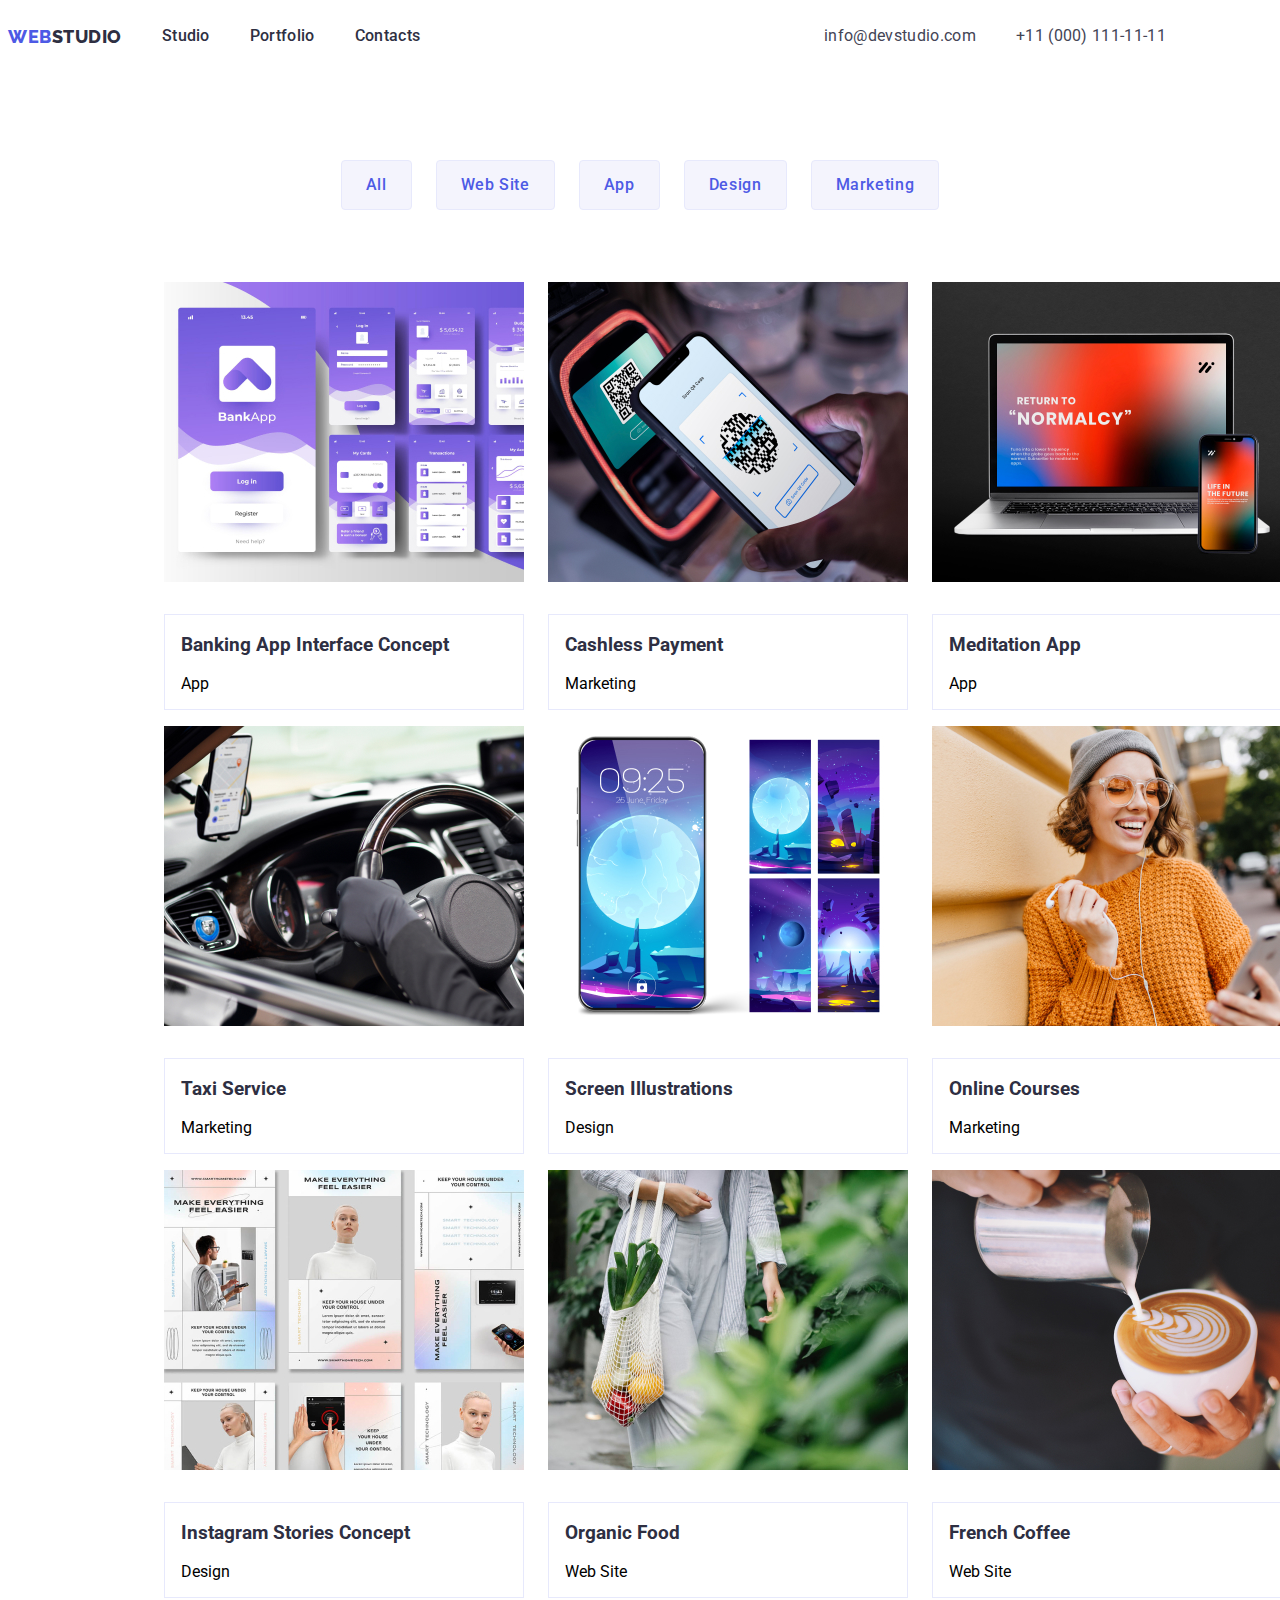
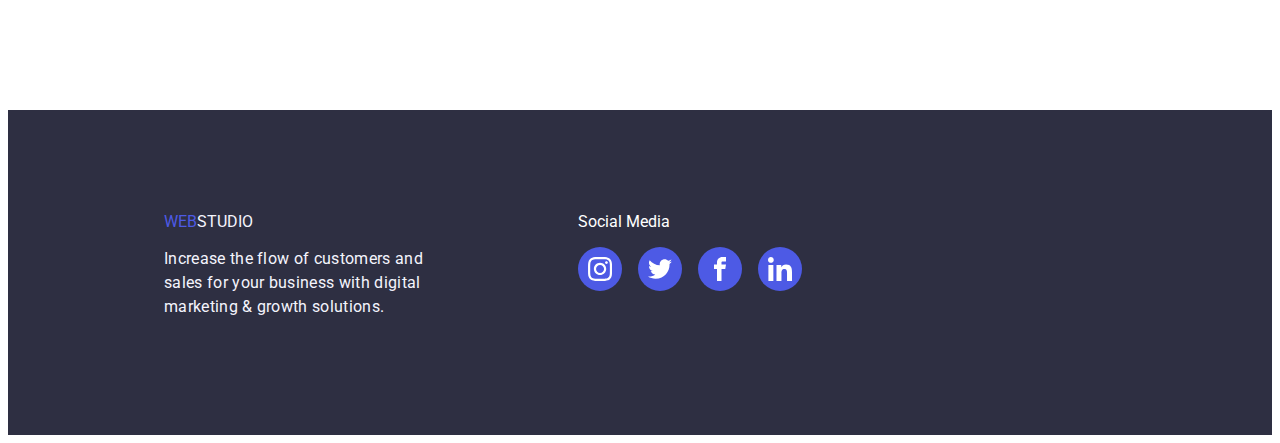
==== portfolio.html @ 280bedb3 "Initial commit" ====
<!DOCTYPE html>
<html lang="en">
<head>
    <meta charset="UTF-8">
    <meta name="viewport" content="width=device-width, initial-scale=1.0">
    <title>portfolio</title>
    <link rel="preconnect" href="https://fonts.googleapis.com">
    <link rel="preconnect" href="https://fonts.gstatic.com" crossorigin>
    <link href="https://fonts.googleapis.com/css2?family=Raleway:wght@800&family=Roboto:wght@400;500;700;900&display=swap" rel="stylesheet">
    <link href="https://cdnjs.cloudflare.com/ajax/libs/modern-normalize/2.0.0/modern-normalize.min.css">
    <link rel="stylesheet" href="./css/styles.css"/>
</head>
<body>
    
    <!--nav section-->
    <header class="container d-flex">
        <div class="d-flex">
            <a href="#" class="logo"><span>WEB</span>STUDIO</a>
            <nav>       
                <ul class="menu-links">
                    <li>
                        <a href="#">Studio</a>
                    </li>
                    <li>
                        <a href="#">Portfolio</a>
                    </li>            
                    <li>
                        <a href="#">Contacts</a>
                    </li>
                </ul>
            </nav> 
        </div>
            <ul class="contact-details">
                <li>
                    <a href="mailto:info@devstudio.com">info@devstudio.com</a>
                </li>
                <li>
                    <a href="tel:+110001111111">+11 (000) 111-11-11</a>
                </li>
            </ul>
    </header>
    
    <!--filter-buttons-->   
    <main>
        <section class="projects">
            <div class="filter-list">
                <button class="filter">All</button>
                <button class="filter">Web Site</button>
                <button class="filter">App</button>
                <button class="filter">Design</button>
                <button class="filter">Marketing</button>
            </div>
    
    <!--project-cards-->
            <div class="proj-cards"> 
                <ul class="card-list">
                    <li>
                        <img src="images/img.jpg" alt="app features" width="360" height="300"/>
                        <div class="caption">
                            <h3>Banking App Interface Concept</h3>
                            <p>App</p>
                        </div>
                    </li>
                    <li>
                        <img src="images/img(1).jpg" alt="cellphone scanning a qr code" width="360" height="300"/>
                        <div class="caption">
                            <h3>Cashless Payment</h3>
                            <p>Marketing</p>
                        </div>
                    </li>
                    <li>
                        <img src="images/img(2).jpg" alt="laptop and cellphone" width="360" height="300"/>
                        <div class="caption">
                            <h3>Meditation App</h3>
                            <p>App</p>
                        </div>
                    </li>
                    <li>
                        <img src="images/img(3).jpg" alt="car steering wheel and dash board" width="360" height="300"/>
                        <div class="caption">
                            <h3>Taxi Service</h3>
                            <p>Marketing</p>
                        </div>
                    </li>
                    <li>
                        <img src="images/img(4).jpg" alt="various moon and night time cellphone wallpaper" width="360" height="300"/>
                        <div class="caption">
                            <h3>Screen Illustrations</h3>
                            <p>Design</p>
                        </div>
                    </li>
                    <li>
                        <img src="images/img(5).jpg" alt="smiling woman wearing a orange sweater" width="360" height="300"/>
                        <div class="caption">
                            <h3>Online Courses</h3>
                            <p>Marketing</p>
                        </div>
                    </li>
                    <li>
                        <img src="images/img(6).jpg" alt="webpages showing a man and a woman" width="360" height="300"/>
                        <div class="caption">
                            <h3>Instagram Stories Concept</h3>
                            <p>Design</p>
                        </div>
                    </li>
                    <li>
                       <img src="images/img(7).jpg" alt="picture of a lower half of a woman carrying a plastic bag of fruits and vegetables" width="360" height="300"/>
                        <div class="caption">
                            <h3>Organic Food</h3>
                            <p>Web Site</p>
                        </div>
                    </li>
                    <li>
                        <img src="images/img(8).jpg" alt="latte art" width="360" height="300"/>
                        <div class="caption">
                            <h3>French Coffee</h3>
                            <p>Web Site</p>
                        </div>
                    </li>
                </ul>
            </div>   
        </section>
    </main>
    
<!--footer section-->
    <footer class="main-footer">
        <div>
        <a href="#" class="logo-footer"><span>WEB</span>STUDIO</a>    
        <p class="footer">Increase the flow of customers and <br>
            sales for your business with digital<br> 
            marketing & growth solutions.</p> 
        </div>
    
        <div class="footer-links">
            <p class="title">Social Media</p>
            <ul>
                <li class="footer-links-icon">
                    <a>
                        <svg width="24" height="24">
                            <use href="./images/icons.svg#instagram-2"></use>
                        </svg>
                    </a>
                </li>
                <li class="footer-links-icon">
                    <a>
                        <svg width="24" height="24">
                            <use href="./images/icons.svg#twitter-1"></use>
                        </svg>
                    </a>
                </li>
                <li class="footer-links-icon">  
                    <a>
                        <svg width="24" height="24">
                            <use href="./images/icons.svg#facebook"></use>
                        </svg>
                    </a>
                </li>
                <li class="footer-links-icon">
                    <a>
                        <svg width="24" height="24">
                            <use href="./images/icons.svg#linkedin-1"></use>
                        </svg>
                    </a>
                </li>
            </ul>
        </div> 
    </footer>
    </body>
</html>
---- css/styles.css ----
:root {
    --IRIS: #4D5AE5;
    --NAVY-BLUE: #2E2F42;
    --CORNFLOWER: #E7E9FC;
    --SLATE: #434455;
    --WHITE: #FFFFFF;
    --CLOUD: #F4F4FD;
    --OCEAN: #404BBF;
    --LIGHT-SLATE: #8E8F99;
}

.container {
    width: 1158px;
    display: flex;
    align-items: center;
    justify-content: space-between;
}

.d-flex {
    display: flex;
    align-items: center;
    justify-content: space-between;
}

.logo {
    color: var(--NAVY-BLUE, #2E2F42);
    font-family: Raleway;
    font-size: 18px;
    font-style: normal;
    font-weight: 800;
    line-height: 21px; 
    letter-spacing: 0.54px;
    text-transform: uppercase;
    text-decoration: none;
}

.logo span {
    color: var(--IRIS, #4D5AE5);
    font-family: Raleway;
    font-size: 18px;
    font-style: normal;
    font-weight: 800;
    line-height: 21px; 
    letter-spacing: 0.54px;
    text-transform: uppercase;
}

.menu-links a {
    color: var(--NAVY-BLUE);
    
    font-family: Roboto;
    font-size: 16px;
    font-style: normal;
    font-weight: 500;
    line-height: 24px; 
    letter-spacing: 0.32px;
    text-decoration: none;
}

.menu-links a:hover,
.menu-links a:focus
{
    color: var(--OCEAN);
}

.menu-links {
    display: flex;
    gap: 40px;
}

li {
    list-style-type: none;
}

.contact-details a {
    color: var(--SLATE, #434455);
    text-decoration: none;

    font-family: Roboto;
    font-size: 16px;
    font-style: normal;
    font-weight: 400;
    line-height: 24px; 
    letter-spacing: 0.32px;
}

.contact-details a:hover,
.contact-details a:focus {
    color: var(--OCEAN);
}

.contact-details {
    display: flex;
    gap: 40px;
}

body {
    font-family: "Roboto";
}

/* hero section start */
.hero {
    text-align: center; 
    margin-bottom: 120px;
    padding: 188px 472px 292px;
    background: linear-gradient(rgba(46, 47, 66, 0.7),rgba(46, 47, 66, 0.7)),url("../images/people-office\ 1.jpg");
    background-repeat: no-repeat;
    background-size: cover;
}

h1 {
    color: var(--WHITE, #FFF);
    text-align: center;
   
    font-family: Roboto;
    font-size: 56px;
    font-style: normal;
    font-weight: 700;
    line-height: 60px; 
    letter-spacing: 1.12px;
}

.button {
    border-radius: 4px;
    background: var(--IRIS, #4D5AE5);
    box-shadow: 0px 4px 4px 0px rgba(0, 0, 0, 0.15);
    color: var(--WHITE);
    padding: 16px 32px;
   
    font-family: Roboto;
    font-size: 16px;
    font-style: normal;
    font-weight: 500;
    line-height: 24px; 
    letter-spacing: 0.64px;
}

.button:hover {
    border-radius: 4px;
    background: var(--OCEAN, #404BBF);
    box-shadow: 0px 4px 4px 0px rgba(0, 0, 0, 0.15);
    color: var(--WHITE)
}
/* end of hero section */ 

/* advantages section start */
h3 {
    color: var(--NAVY-BLUE);
}

.advantages {
    display: flex;
    gap: 24px;
    margin-bottom: 120px;
}

.advantages-icons {
    background-color: var(--CLOUD);
    text-align: center;
    display: flex;
    justify-content: center;
    padding: 24px 100px;
}
/* end of advantages section */

/* works section start */
.works-list {
    display: flex;
    gap: 24px;
    margin-bottom: 120px;
    justify-content: center;
}

h2 {
    color: var(--NAVY-BLUE, #2E2F42);
    text-align: center;
    
    font-family: Roboto;
    font-size: 36px;
    font-style: normal;
    font-weight: 700;
    line-height: 40px; 
    letter-spacing: 0.72px;
    text-transform: capitalize;
}
/* end of works section */

/* team section start */
.team-list {
    display: flex;
    gap: 24px;
    justify-content: center;
}

.team-list li {
    text-align: center;
    
    border-radius: 0px 0px 4px 4px;
    background: var(--WHITE, #FFF);
    box-shadow: 0px 2px 1px 0px rgba(46, 47, 66, 0.08), 0px 1px 1px 0px rgba(46, 47, 66, 0.16), 0px 1px 6px 0px rgba(46, 47, 66, 0.08);
    margin-bottom: 120px;
}

.team-socials {
    display: flex;
    justify-content: space-around;
    padding: 32px 0;
}

.team-socials-icons {
    background-color: var(--IRIS);
    padding: 10px;
    border-radius: 50%;
    fill: var(--CLOUD);
}
/* end of team section */

/* customer section start */
.customers-list {
    display: flex;
    justify-content: center;
    gap: 24px;
}

.clients {
    border-radius: 4px;
    border: 1px solid var(--LIGHT-SLATE, #8E8F99);
    padding: 16px 32px;
}

.clients svg {
    fill: var(--LIGHT-SLATE);
}

.clients:hover,
.clients:focus {
    border-color: var(--IRIS);
}

.clients svg:hover,
.clients svg:focus {
    fill: var(--IRIS)
}
/* end of customer section */

/* footer start */
.main-footer {
    background-color: var(--NAVY-BLUE);
    padding-top: 101.5px;
    padding-bottom: 100px;
    padding-left: 156px;
    margin-top: 120px;
    display: flex;
}

.logo-footer span {
    color: var(--IRIS);
}

.logo-footer {
    color: var(--CLOUD);
    text-decoration: none;   
}

.footer {
    color: var(--CLOUD, #F4F4FD);
   
    font-family: Roboto;
    font-size: 16px;
    font-style: normal;
    font-weight: 400;
    line-height: 24px; 
    letter-spacing: 0.32px;
}

.footer-links ul {
    display: flex;
    align-items: center;
    gap: 16px;
    padding-left: 155px;
}

.footer-links svg {
    fill: var(--WHITE);
    display: flex;
    
}

.footer-links-icon {
    background-color: var(--IRIS);
    border-radius: 50%;
    padding: 10px;
}

.title {
    color: var(--WHITE);
    padding-left: 155px;
    margin-top: 0px;
}
/* end of footer */

/* PORTFOLIO PAGE!!! */

/* filter-buttons start*/
.filter-list {
    text-align: center;
    margin-top: 96px;
    margin-bottom: 72px;
    margin-left: 30px;
    margin-right: 30px;
    display: flex;
    justify-content: center;
    gap: 24px;
}

.filter {
    color: var(--IRIS, #4D5AE5);
    text-align: center;
    padding: 12px 24px;

    border-radius: 4px;
    border: 1px solid var(--CORNFLOWER, #E7E9FC);
    background: var(--CLOUD, #F4F4FD);

    /* Button Text */
    font-family: Roboto;
    font-size: 16px;
    font-style: normal;
    font-weight: 500;
    line-height: 24px;
    letter-spacing: 0.64px;   
}

.filter:hover,
.filter:focus {
    color: var(--WHITE, #FFF);
    text-align: center;
    padding: 12px 24px;

    border-radius: 4px;
    background: var(--OCEAN, #404BBF);
    box-shadow: 0px 2px 2px 0px rgba(0, 0, 0, 0.12), 0px 2px 1px 0px rgba(0, 0, 0, 0.08), 0px 3px 1px 0px rgba(0, 0, 0, 0.10); 
}

/* end of filter buttons */

/* project cards start */
.card-list {
    width: 100%;
    display: flex;
    flex-wrap: wrap;
    gap: 24px;
    margin-bottom: 24px;
    padding-left: 156px;
}

.card-list li img {
    width: 100%;
}

.card-list li {
    width: 30%;

    display: flex;
    width: 360px;
    height: 420px;
    padding-bottom: 0px;
    flex-direction: column;
    align-items: flex-start;
    gap: 32px;
    flex-shrink: 0;
}

.caption {
    border: 1px solid var(--CORNFLOWER, #E7E9FC);
    background: var(--WHITE, #FFF);
    padding: 0px 16px;
    align-self: stretch;
}

.card-list li:hover,
.card-list li:focus {
    border: 1px solid var(--CLOUD, #F4F4FD);
    background: var(--WHITE, #FFF);
    box-shadow: 0px 2px 1px 0px rgba(46, 47, 66, 0.08), 0px 1px 1px 0px rgba(46, 47, 66, 0.16), 0px 1px 6px 0px rgba(46, 47, 66, 0.08);
}
/* end of project cards */
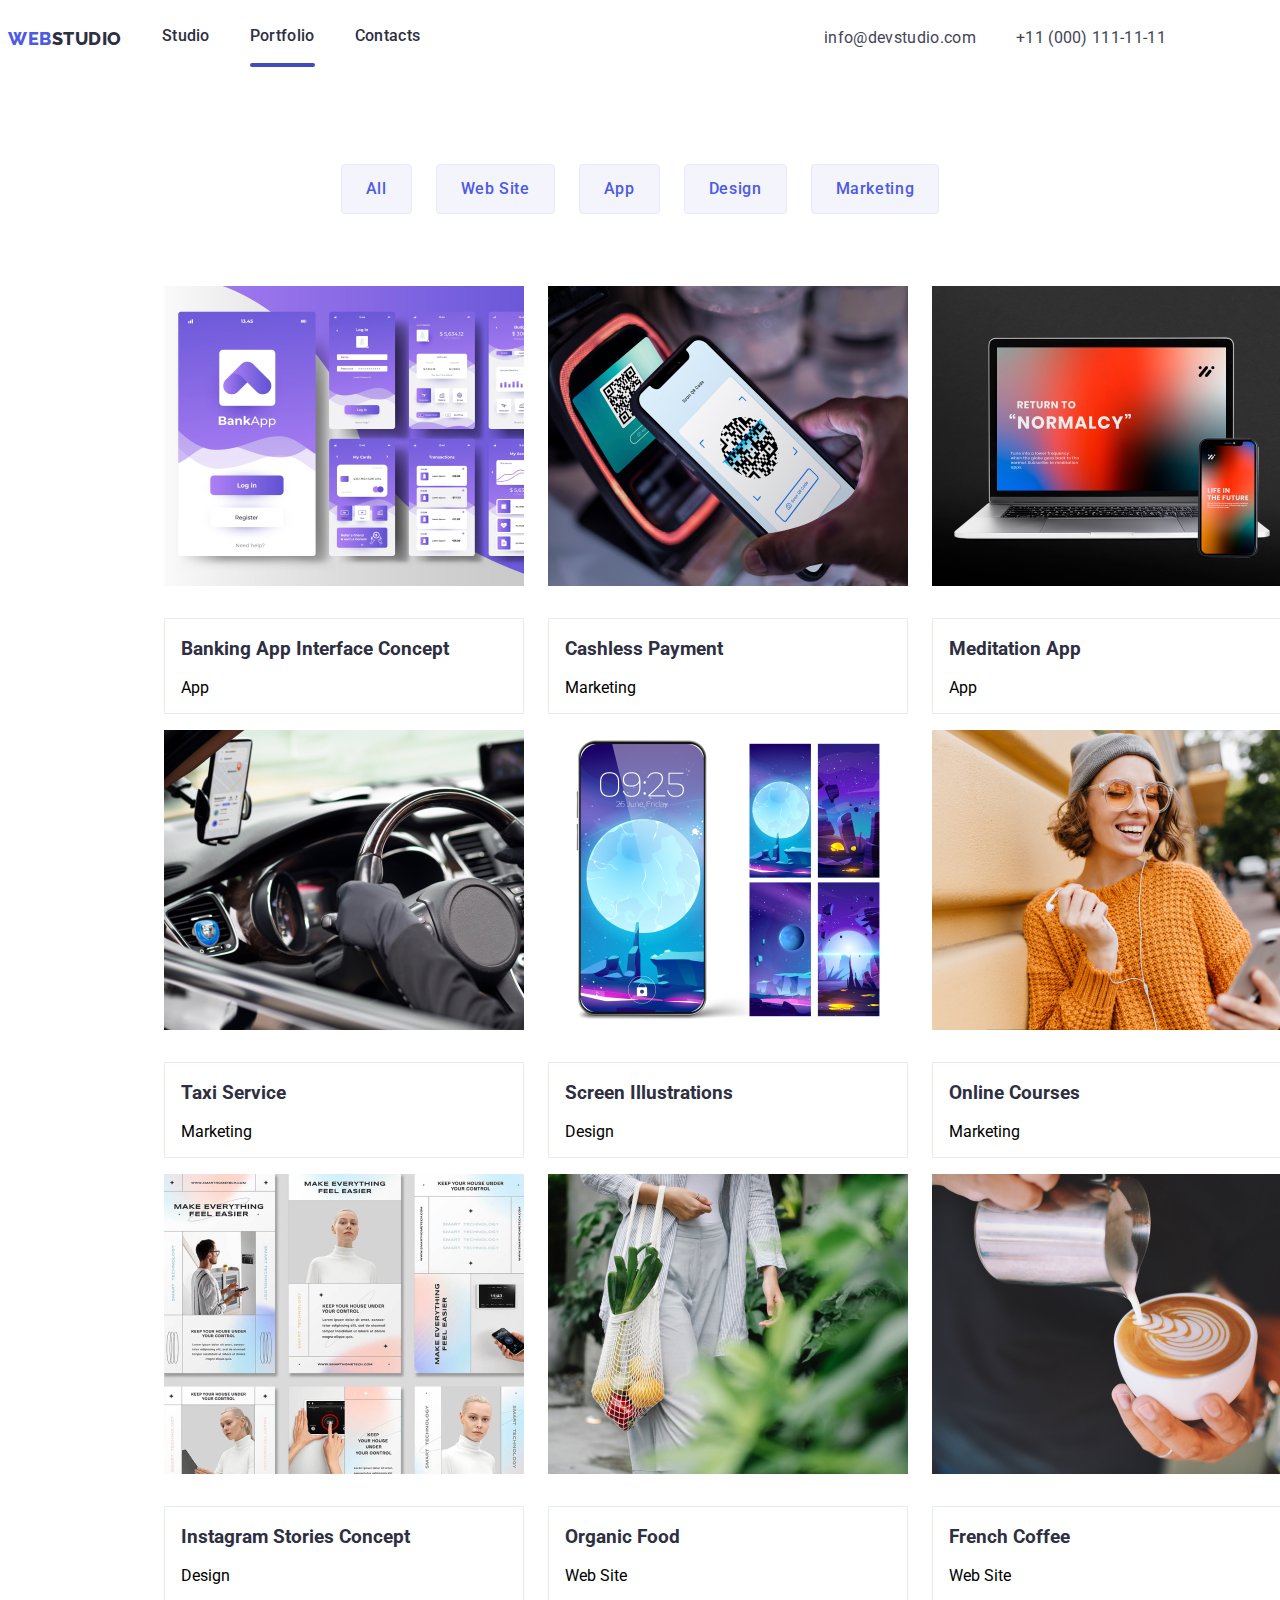
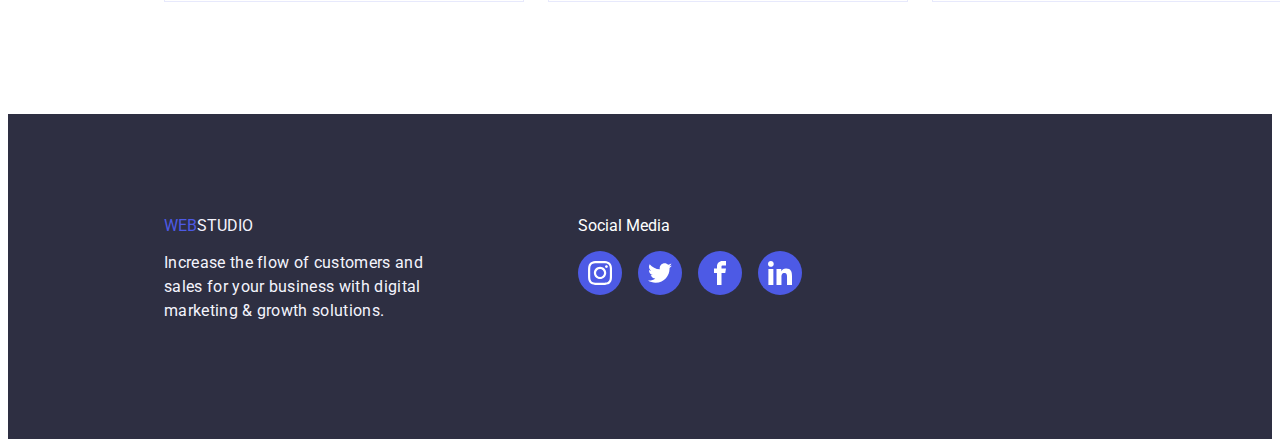
==== commit 125bcd76: "nav-link update" ====
--- a/portfolio.html
+++ b/portfolio.html
@@ -19,13 +19,13 @@
             <nav>       
                 <ul class="menu-links">
                     <li>
-                        <a href="#">Studio</a>
+                        <a href="index.html" class="link nav-link">Studio</a>
                     </li>
                     <li>
-                        <a href="#">Portfolio</a>
+                        <a href="portfolio.html" class="link nav-link active">Portfolio</a>
                     </li>            
                     <li>
-                        <a href="#">Contacts</a>
+                        <a href="#" class="link nav-link">Contacts</a>
                     </li>
                 </ul>
             </nav> 
--- a/css/styles.css
+++ b/css/styles.css
@@ -72,6 +72,17 @@
     list-style-type: none;
 }
 
+.active::after {
+    content: " ";
+    display: block;
+    width: 100%;
+    height: 4px;
+    border-radius: 2px;
+    background: var(--OCEAN, #404BBF);
+    position: relative;
+    top: 15px;
+}
+
 .contact-details a {
     color: var(--SLATE, #434455);
     text-decoration: none;
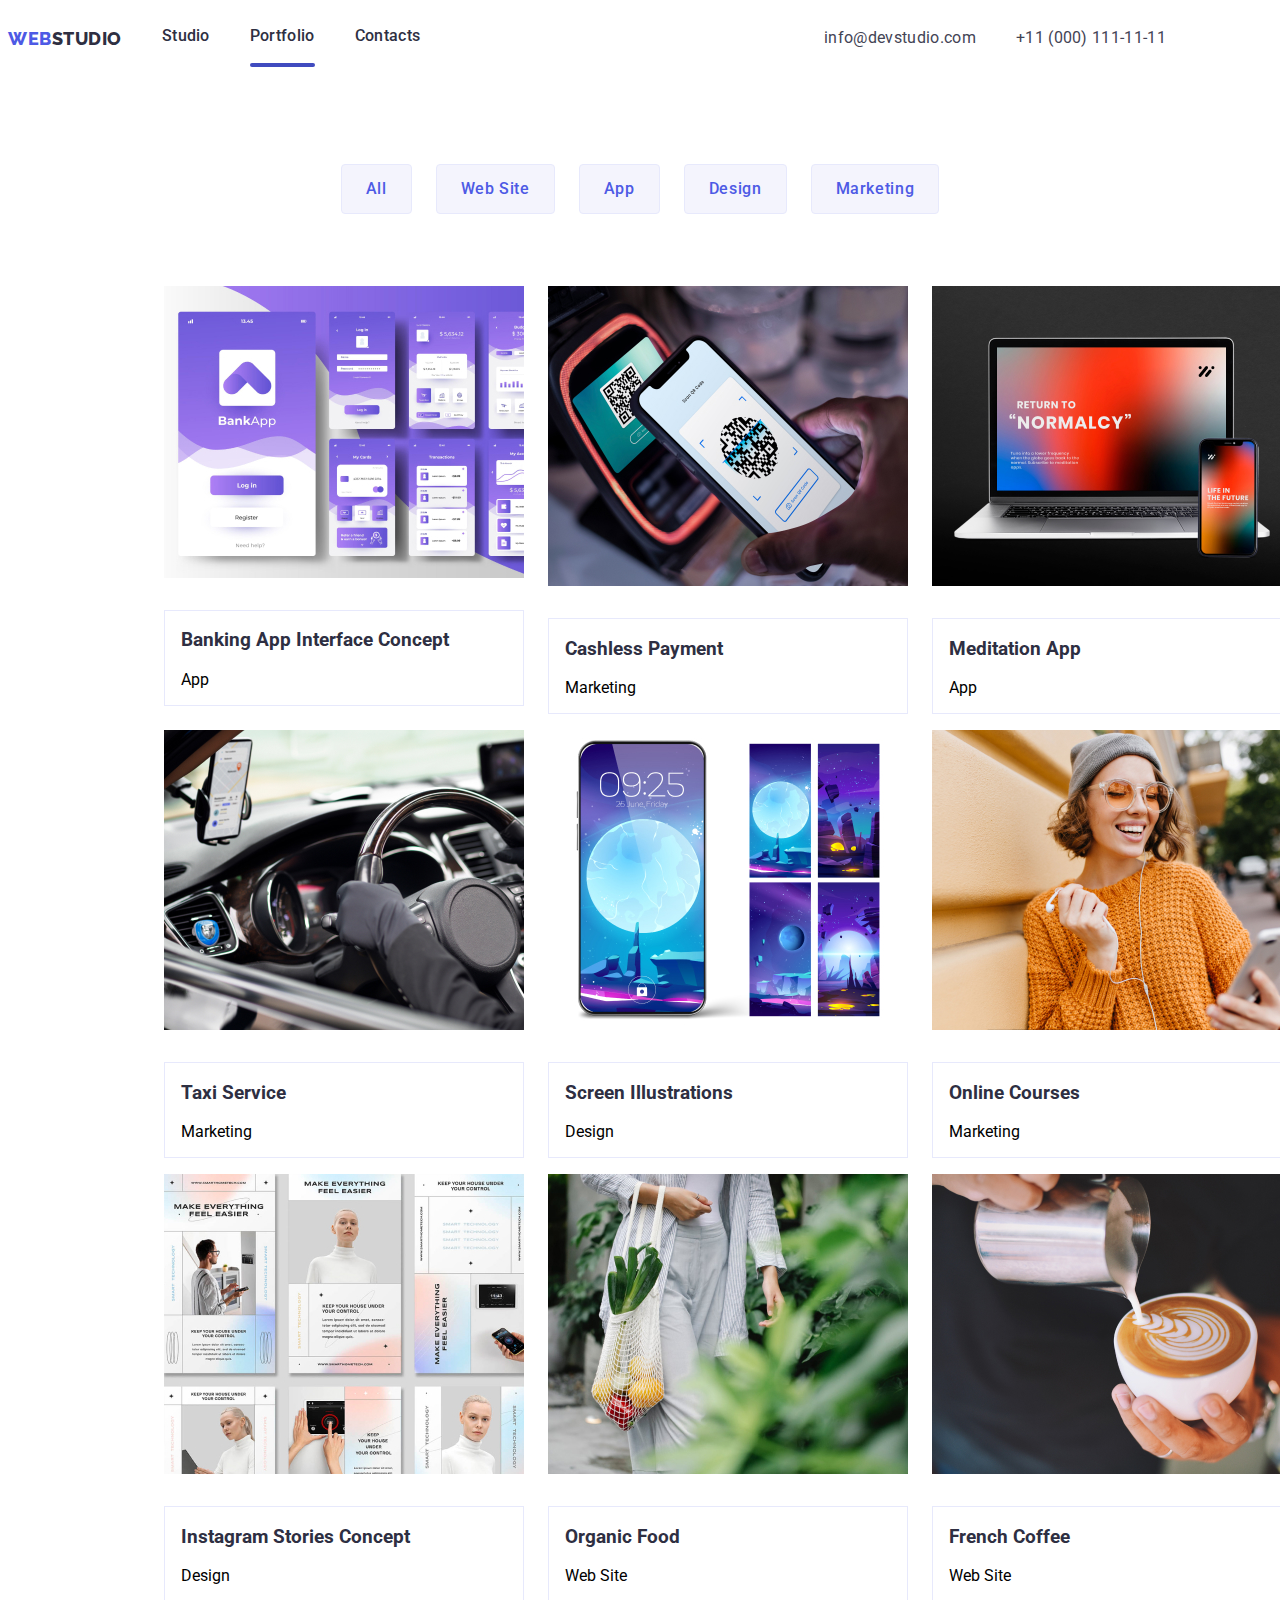
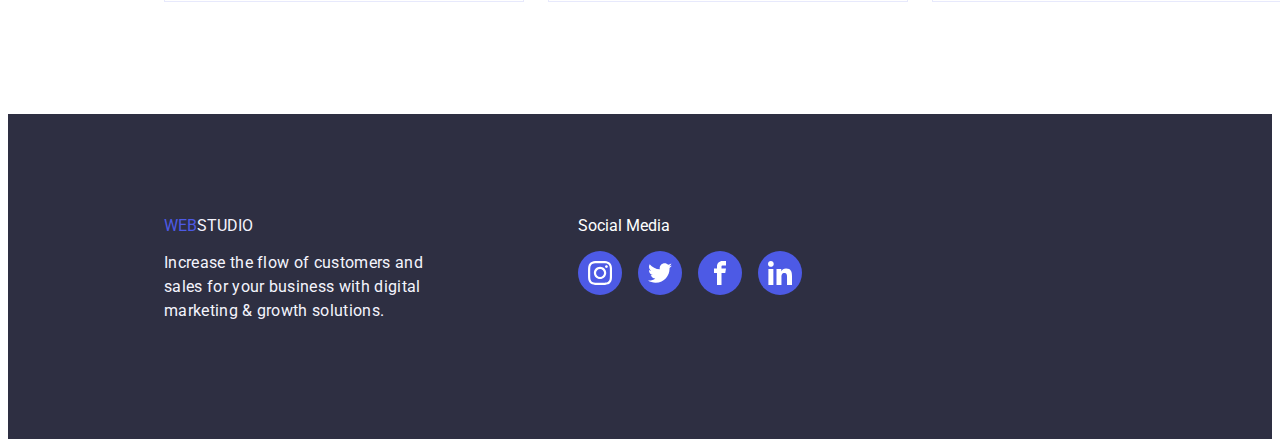
==== commit fe2d84e6: "overlay update" ====
--- a/portfolio.html
+++ b/portfolio.html
@@ -54,65 +54,71 @@
     <!--project-cards-->
             <div class="proj-cards"> 
                 <ul class="card-list">
-                    <li>
-                        <img src="images/img.jpg" alt="app features" width="360" height="300"/>
-                        <div class="caption">
+                    <li class="project">
+                        <div class="project-image">
+                            <img src="images/img.jpg" alt="app features" width="360" height="300"/>
+                            <div class="project-image-caption">
+                                <p>14 Stylish and User-Friendly App Design Concepts. Task Manager App. Calorie Tracker App. Exotic Fruit Ecommerce App. Cloud Storage App</p>
+                            </div>
+                        </div>
+                        
+                        <div class="content">
                             <h3>Banking App Interface Concept</h3>
                             <p>App</p>
                         </div>
                     </li>
                     <li>
                         <img src="images/img(1).jpg" alt="cellphone scanning a qr code" width="360" height="300"/>
-                        <div class="caption">
+                        <div class="content">
                             <h3>Cashless Payment</h3>
                             <p>Marketing</p>
                         </div>
                     </li>
                     <li>
                         <img src="images/img(2).jpg" alt="laptop and cellphone" width="360" height="300"/>
-                        <div class="caption">
+                        <div class="content">
                             <h3>Meditation App</h3>
                             <p>App</p>
                         </div>
                     </li>
                     <li>
                         <img src="images/img(3).jpg" alt="car steering wheel and dash board" width="360" height="300"/>
-                        <div class="caption">
+                        <div class="content">
                             <h3>Taxi Service</h3>
                             <p>Marketing</p>
                         </div>
                     </li>
                     <li>
                         <img src="images/img(4).jpg" alt="various moon and night time cellphone wallpaper" width="360" height="300"/>
-                        <div class="caption">
+                        <div class="content">
                             <h3>Screen Illustrations</h3>
                             <p>Design</p>
                         </div>
                     </li>
                     <li>
                         <img src="images/img(5).jpg" alt="smiling woman wearing a orange sweater" width="360" height="300"/>
-                        <div class="caption">
+                        <div class="content">
                             <h3>Online Courses</h3>
                             <p>Marketing</p>
                         </div>
                     </li>
                     <li>
                         <img src="images/img(6).jpg" alt="webpages showing a man and a woman" width="360" height="300"/>
-                        <div class="caption">
+                        <div class="content">
                             <h3>Instagram Stories Concept</h3>
                             <p>Design</p>
                         </div>
                     </li>
                     <li>
                        <img src="images/img(7).jpg" alt="picture of a lower half of a woman carrying a plastic bag of fruits and vegetables" width="360" height="300"/>
-                        <div class="caption">
+                        <div class="content">
                             <h3>Organic Food</h3>
                             <p>Web Site</p>
                         </div>
                     </li>
                     <li>
                         <img src="images/img(8).jpg" alt="latte art" width="360" height="300"/>
-                        <div class="caption">
+                        <div class="content">
                             <h3>French Coffee</h3>
                             <p>Web Site</p>
                         </div>
--- a/css/styles.css
+++ b/css/styles.css
@@ -367,11 +367,11 @@
 
 .card-list li img {
     width: 100%;
+    display: block;
 }
 
 .card-list li {
     width: 30%;
-
     display: flex;
     width: 360px;
     height: 420px;
@@ -382,7 +382,32 @@
     flex-shrink: 0;
 }
 
-.caption {
+.project-image-caption {
+    position: absolute;
+    background-color: rgba(77, 90, 229, 1);
+    color: var(--CLOUD);
+    width: 100%;
+    height: 100%;
+    top: 0;
+    left: 0;
+    opacity: 0;
+    transform: translateY(100%);
+    transition: transform 0.5s;
+    transition: cubic-bezier (0.4, 0, 0.2, 1);
+}
+
+.project-image {
+    position: relative;
+    display: block;
+    overflow: hidden;
+}
+
+.project:hover .project-image-caption {
+    opacity: 1;
+    transform: translateY(0%);
+}
+
+.content {
     border: 1px solid var(--CORNFLOWER, #E7E9FC);
     background: var(--WHITE, #FFF);
     padding: 0px 16px;
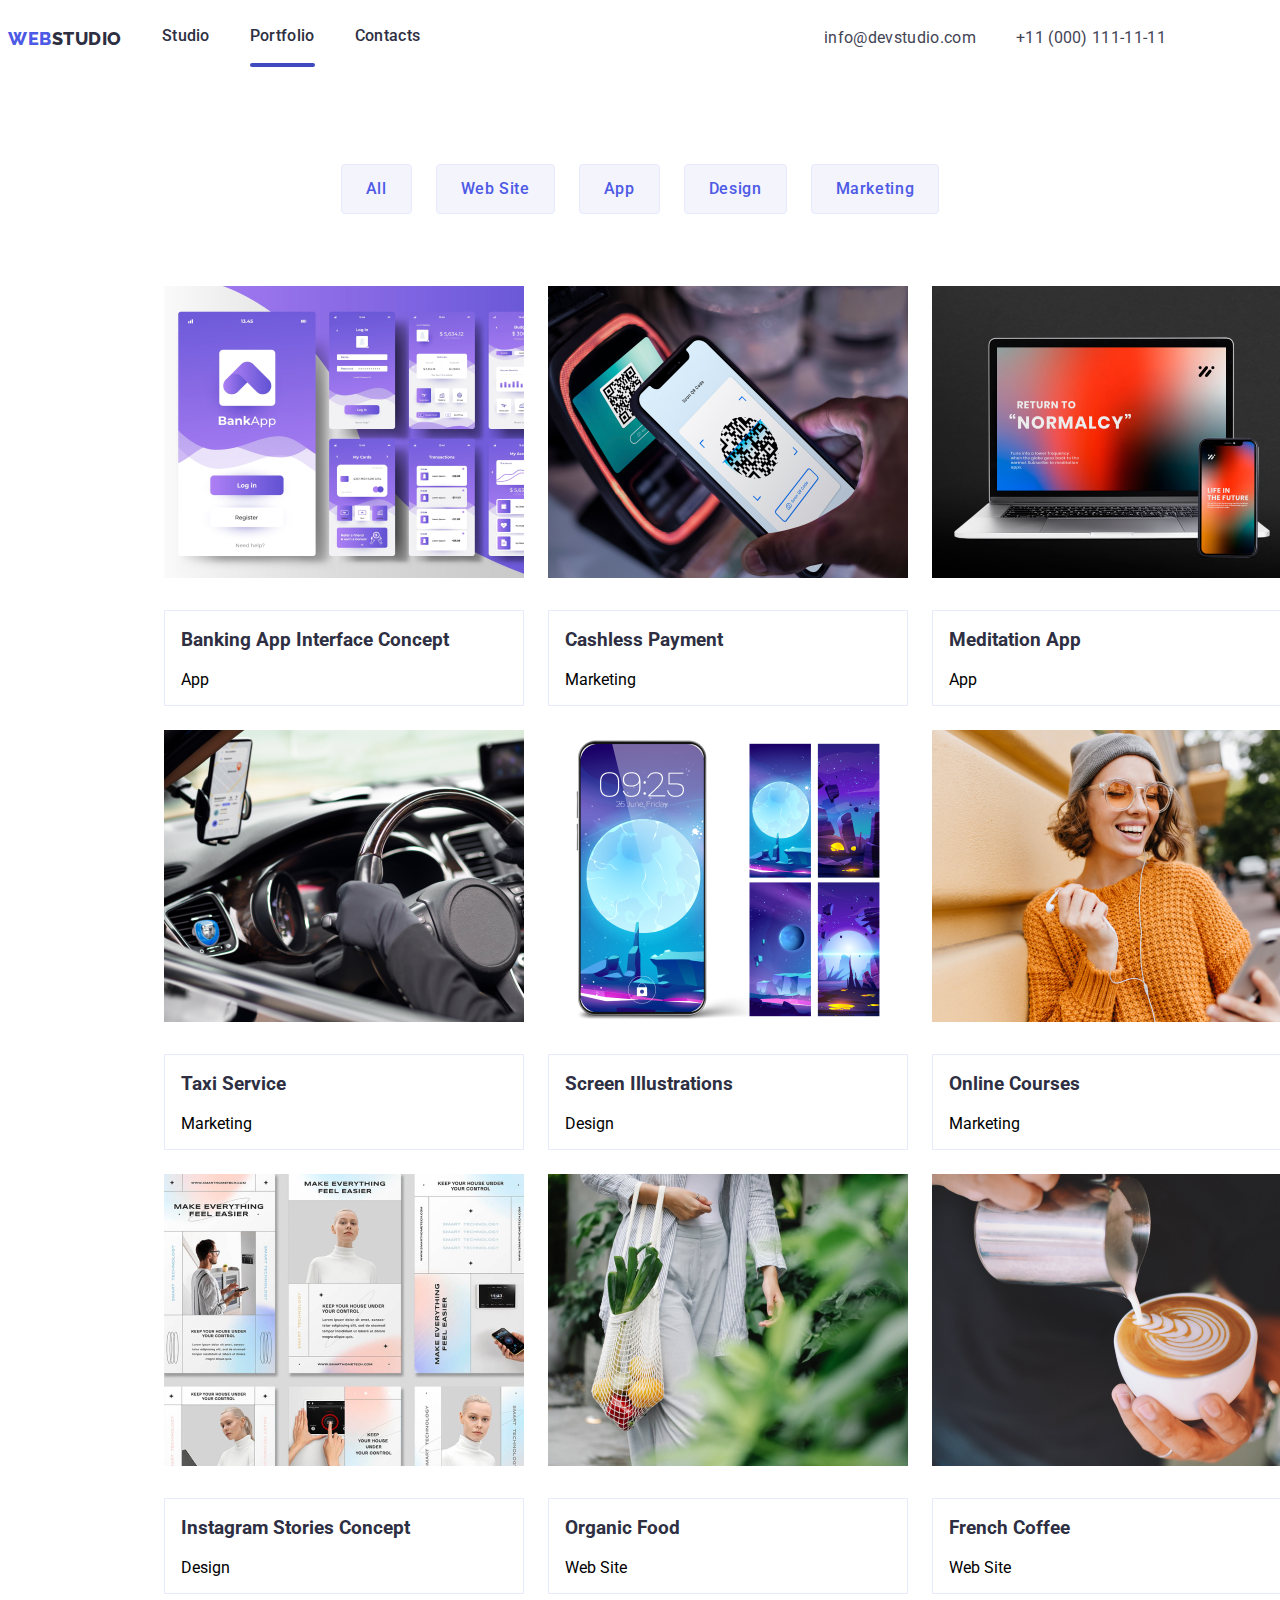
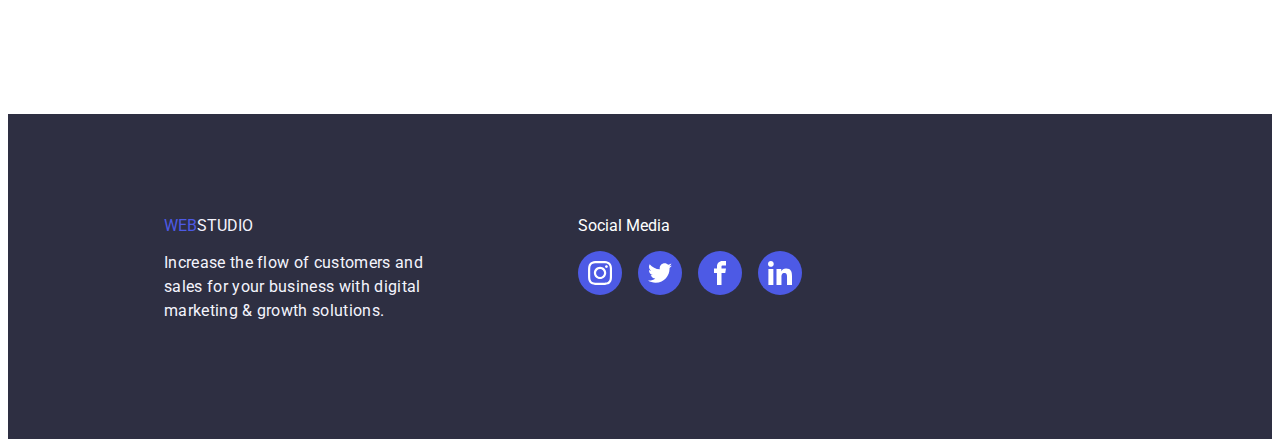
==== commit fc4dd974: "overlays update" ====
--- a/portfolio.html
+++ b/portfolio.html
@@ -58,66 +58,113 @@
                         <div class="project-image">
                             <img src="images/img.jpg" alt="app features" width="360" height="300"/>
                             <div class="project-image-caption">
-                                <p>14 Stylish and User-Friendly App Design Concepts. Task Manager App. Calorie Tracker App. Exotic Fruit Ecommerce App. Cloud Storage App</p>
-                            </div>
-                        </div>
-                        
+                                <p>14 Stylish and User-Friendly App Design Concepts · Task Manager App · Calorie Tracker App · Exotic Fruit Ecommerce App · Cloud Storage App</p>
+                            </div>
+                        </div>  
                         <div class="content">
                             <h3>Banking App Interface Concept</h3>
                             <p>App</p>
                         </div>
                     </li>
-                    <li>
-                        <img src="images/img(1).jpg" alt="cellphone scanning a qr code" width="360" height="300"/>
+
+                    <li class="project">
+                        <div class="project-image">
+                            <img src="images/img(1).jpg" alt="cellphone scanning a qr code" width="360" height="300"/>
+                            <div class="project-image-caption">
+                                <p>14 Stylish and User-Friendly App Design Concepts · Task Manager App · Calorie Tracker App · Exotic Fruit Ecommerce App · Cloud Storage App</p>
+                            </div>
+                        </div> 
                         <div class="content">
                             <h3>Cashless Payment</h3>
                             <p>Marketing</p>
                         </div>
                     </li>
-                    <li>
-                        <img src="images/img(2).jpg" alt="laptop and cellphone" width="360" height="300"/>
+                    
+                    <li class="project">
+                        <div class="project-image">
+                            <img src="images/img(2).jpg" alt="laptop and cellphone" width="360" height="300"/> 
+                            <div class="project-image-caption">
+                                <p>14 Stylish and User-Friendly App Design Concepts · Task Manager App · Calorie Tracker App · Exotic Fruit Ecommerce App · Cloud Storage App</p>
+                            </div>
+                        </div>   
                         <div class="content">
                             <h3>Meditation App</h3>
                             <p>App</p>
                         </div>
                     </li>
-                    <li>
-                        <img src="images/img(3).jpg" alt="car steering wheel and dash board" width="360" height="300"/>
+                    
+                    <li class="project">
+                        <div class="project-image">
+                            <img src="images/img(3).jpg" alt="car steering wheel and dash board" width="360" height="300"/>
+                            <div class="project-image-caption">
+                                <p>14 Stylish and User-Friendly App Design Concepts · Task Manager App · Calorie Tracker App · Exotic Fruit Ecommerce App · Cloud Storage App</p>
+                            </div>
+                        </div>   
                         <div class="content">
                             <h3>Taxi Service</h3>
                             <p>Marketing</p>
                         </div>
                     </li>
-                    <li>
-                        <img src="images/img(4).jpg" alt="various moon and night time cellphone wallpaper" width="360" height="300"/>
+                    
+                    <li class="project">
+                        <div class="project-image">
+                            <img src="images/img(4).jpg" alt="various moon and night time cellphone wallpaper" width="360" height="300"/>
+                            <div class="project-image-caption">
+                                <p>14 Stylish and User-Friendly App Design Concepts · Task Manager App · Calorie Tracker App · Exotic Fruit Ecommerce App · Cloud Storage App</p>
+                            </div>
+                        </div>   
                         <div class="content">
                             <h3>Screen Illustrations</h3>
                             <p>Design</p>
                         </div>
                     </li>
-                    <li>
-                        <img src="images/img(5).jpg" alt="smiling woman wearing a orange sweater" width="360" height="300"/>
+                    
+                    <li class="project">
+                        <div class="project-image">
+                            <img src="images/img(5).jpg" alt="smiling woman wearing a orange sweater" width="360" height="300"/>
+                            <div class="project-image-caption">
+                                <p>14 Stylish and User-Friendly App Design Concepts · Task Manager App · Calorie Tracker App · Exotic Fruit Ecommerce App · Cloud Storage App</p>
+                            </div>
+                        </div>   
                         <div class="content">
                             <h3>Online Courses</h3>
                             <p>Marketing</p>
                         </div>
                     </li>
-                    <li>
-                        <img src="images/img(6).jpg" alt="webpages showing a man and a woman" width="360" height="300"/>
+                    
+                    <li class="project">
+                        <div class="project-image">
+                            <img src="images/img(6).jpg" alt="webpages showing a man and a woman" width="360" height="300"/>
+                            <div class="project-image-caption">
+                                <p>14 Stylish and User-Friendly App Design Concepts · Task Manager App · Calorie Tracker App · Exotic Fruit Ecommerce App · Cloud Storage App</p>
+                            </div>
+                        </div>   
                         <div class="content">
                             <h3>Instagram Stories Concept</h3>
                             <p>Design</p>
                         </div>
                     </li>
-                    <li>
-                       <img src="images/img(7).jpg" alt="picture of a lower half of a woman carrying a plastic bag of fruits and vegetables" width="360" height="300"/>
+                    
+                    <li class="project">
+                        <div class="project-image">
+                            <img src="images/img(7).jpg" alt="picture of a lower half of a woman carrying a plastic bag of fruits and vegetables" width="360" height="300"/>
+                            <div class="project-image-caption">
+                                <p>14 Stylish and User-Friendly App Design Concepts · Task Manager App · Calorie Tracker App · Exotic Fruit Ecommerce App · Cloud Storage App</p>
+                            </div>
+                        </div>   
                         <div class="content">
                             <h3>Organic Food</h3>
                             <p>Web Site</p>
                         </div>
                     </li>
-                    <li>
-                        <img src="images/img(8).jpg" alt="latte art" width="360" height="300"/>
+                    
+                    <li class="project">
+                        <div class="project-image">
+                            <img src="images/img(8).jpg" alt="latte art" width="360" height="300"/>
+                            <div class="project-image-caption">
+                                <p>14 Stylish and User-Friendly App Design Concepts · Task Manager App · Calorie Tracker App · Exotic Fruit Ecommerce App · Cloud Storage App</p>
+                            </div>
+                        </div>   
                         <div class="content">
                             <h3>French Coffee</h3>
                             <p>Web Site</p>
--- a/css/styles.css
+++ b/css/styles.css
@@ -384,15 +384,14 @@
 
 .project-image-caption {
     position: absolute;
-    background-color: rgba(77, 90, 229, 1);
-    color: var(--CLOUD);
+    background-color: var(--IRIS);
     width: 100%;
     height: 100%;
     top: 0;
     left: 0;
     opacity: 0;
     transform: translateY(100%);
-    transition: transform 0.5s;
+    transition: transform 0.5s ease;
     transition: cubic-bezier (0.4, 0, 0.2, 1);
 }
 
@@ -405,6 +404,18 @@
 .project:hover .project-image-caption {
     opacity: 1;
     transform: translateY(0%);
+}
+
+.project-image-caption p {
+    padding: 40px 32px;
+    color: var(--CLOUD, #F4F4FD);
+
+    font-family: Roboto;
+    font-size: 16px;
+    font-style: normal;
+    font-weight: 400;
+    line-height: 24px;
+    letter-spacing: 0.32px;
 }
 
 .content {
